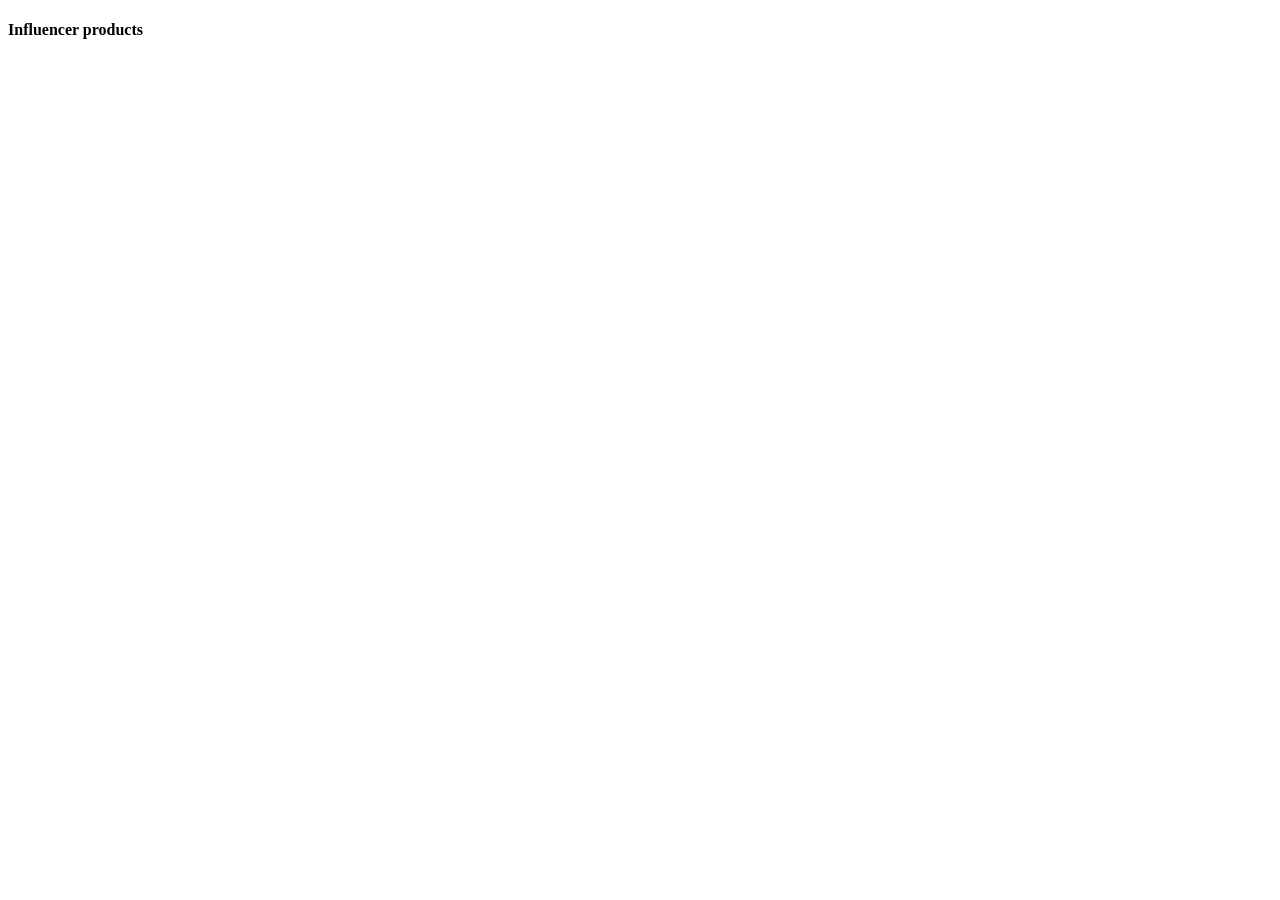
==== influencer.html @ 56b7d683 "added influencer.html file" ====
<!DOCTYPE html>
<html lang="en">
<head>
    <meta charset="UTF-8">
    <meta name="viewport" content="width=device-width, initial-scale=1.0">
    <title>Influencer gear</title>
</head>
<body>
    <header>
        <nav class="navbar">
            <h4>Influencer products</h4>
            <ul>
            
                
            </ul>
        </nav>
    </header>
    <main></main>
    <footer></footer>
</body>
</html>
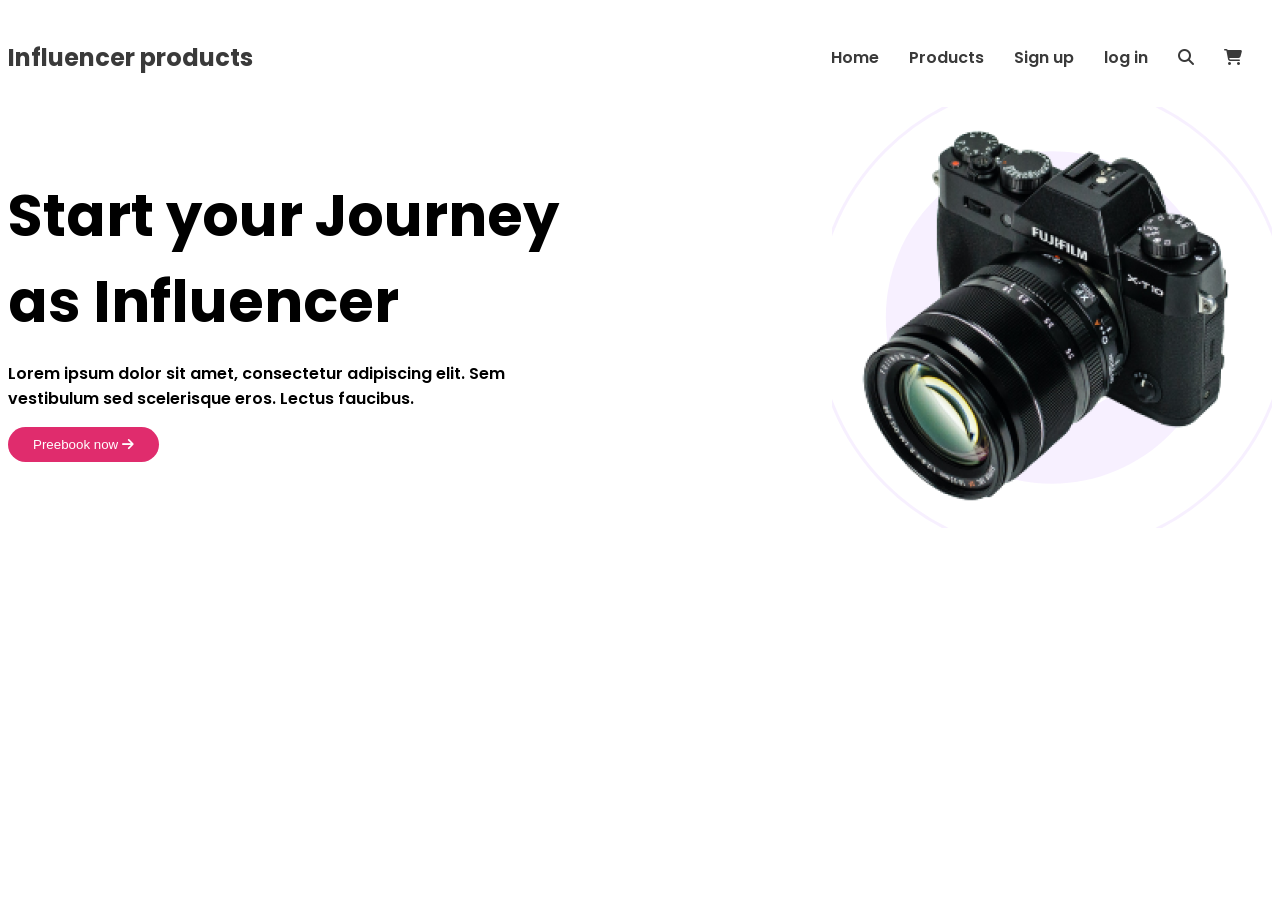
==== commit 7946d103: "added nav and banner" ====
--- a/influencer.html
+++ b/influencer.html
@@ -4,16 +4,35 @@
     <meta charset="UTF-8">
     <meta name="viewport" content="width=device-width, initial-scale=1.0">
     <title>Influencer gear</title>
+    <link rel="stylesheet" href="styles/style.css">
+    <link rel="stylesheet" href="https://cdnjs.cloudflare.com/ajax/libs/font-awesome/6.7.2/css/all.min.css" integrity="sha512-Evv84Mr4kqVGRNSgIGL/F/aIDqQb7xQ2vcrdIwxfjThSH8CSR7PBEakCr51Ck+w+/U6swU2Im1vVX0SVk9ABhg==" crossorigin="anonymous" referrerpolicy="no-referrer" />
 </head>
 <body>
     <header>
-        <nav class="navbar">
-            <h4>Influencer products</h4>
-            <ul>
-            
+        <nav class="navbar display-flex">
+            <h4 class="nav-title text-dark">Influencer products</h4>
+            <ul class="display-flex ">
+            <li><a class="text-dark" href="">Home</a></li>
+            <li><a class="text-dark" href="">Products</a></li>
+            <li><a class="text-dark" href="">Sign up</a></li>
+            <li><a class="text-dark" href="">log in</a></li>
+            <li><i  class="fa-solid fa-magnifying-glass text-dark"></i></li>
+            <li><i class="fa-solid fa-cart-shopping text-dark"></i></li>
                 
             </ul>
         </nav>
+        <div class="banner display-flex">
+            <div class="banner-content">
+                <h3 class="banner-content-title">Start your Journey as Influencer</h3>
+                <p class="banner-content-description">Lorem ipsum dolor sit amet, consectetur adipiscing elit. Sem vestibulum sed scelerisque eros. Lectus faucibus.</p>
+                <button class="btn-primary">Preebook now <i class="fa-solid fa-arrow-right"></i></button>
+
+            </div>
+            <div class="banner-img">
+                <img src="./images/main-camera.png" alt="">
+            </div>
+
+        </div>
     </header>
     <main></main>
     <footer></footer>
--- a/styles/style.css
+++ b/styles/style.css
@@ -0,0 +1,83 @@
+
+
+@import url('https://fonts.googleapis.com/css2?family=Poppins:ital,wght@0,100;0,200;0,300;0,400;0,500;0,600;0,700;0,800;0,900;1,100;1,200;1,300;1,400;1,500;1,600;1,700;1,800;1,900&display=swap');
+body{
+     font-family: "Poppins", sans-serif;
+}
+/* shared styles */
+.display-flex{
+    display: flex;
+}
+.text-dark{
+    color: rgb(58, 58, 58);
+}
+.btn-primary{
+    background-color: rgb(224, 44, 109);
+    color: white;
+    border-radius: 40px;
+    padding: 10px 25px;
+    border: 0px;
+}
+/* nav related styles */
+.navbar{
+    justify-content: space-between;
+    align-items: center;
+    margin-bottom: 50px;
+}
+.navbar ul li{
+    list-style: none;
+    margin-right: 30px;
+}
+.navbar li a{
+    text-decoration: none;
+    font-weight: 600;
+}
+.nav-title{
+    font-weight: 700;
+    font-size: 1.5rem;
+}
+.navbar,.banner{
+    max-width: 1440px;
+    margin:0 auto ;
+}
+.banner{
+    justify-content: space-between;
+    align-items: center;
+    gap: 100px;
+    margin-bottom: 70px;
+}
+.banner-content{
+    max-width: 580px;
+}
+.banner-content-title{
+    font-weight: 700;
+    font-size: 3.6rem;
+    margin-top: 0px;
+    margin-bottom: 0px;
+}
+.banner-content-description{
+    font-weight: 600;
+    margin-top: 16px;
+    margin-bottom: 16px;
+}
+.banner-img{
+    background-image: url('/images/Circle\ design.svg');
+    background-repeat:no-repeat;
+    background-position: center;
+}
+.banner-img img{
+    width: 100%;
+}
+@media screen and (max-width:576px){
+    .navbar ,.banner{
+        flex-direction: column;
+        margin-bottom: 80px;
+    }
+    
+    
+}
+@media screen and (min-width:576px) and (max-width:992px){
+    .navbar, .banner{
+        flex-direction: column;
+    }
+}
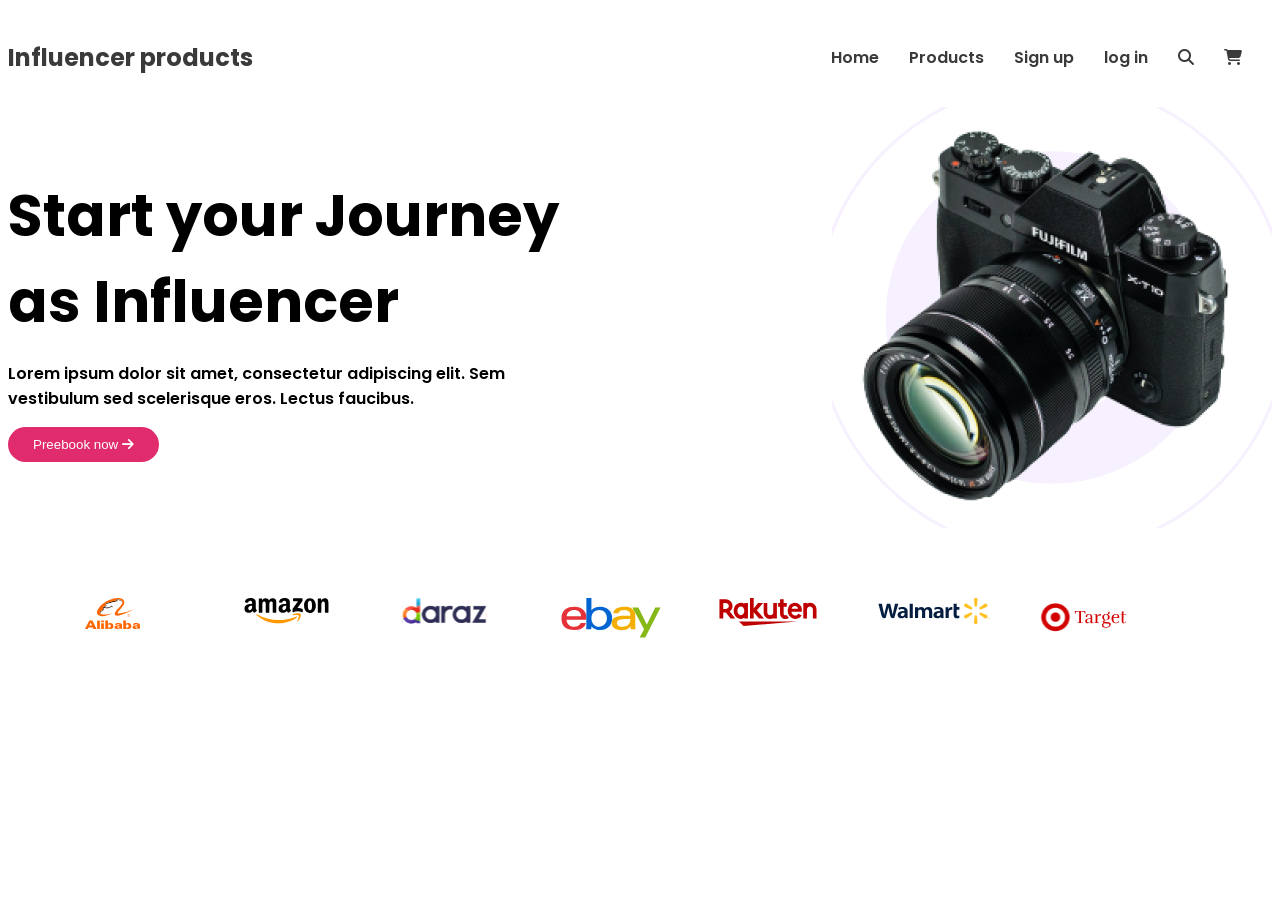
==== commit 57165328: "added our influencer section" ====
--- a/influencer.html
+++ b/influencer.html
@@ -34,7 +34,17 @@
 
         </div>
     </header>
-    <main></main>
+    <main>
+        <section class="our-influencer">
+            <img src="./logos/Alibaba.svg" alt="">
+            <img src="./logos/Amazon.svg" alt="">
+            <img src="./logos/Daraz.pk Logo.svg" alt="">
+            <img src="./logos/Ebay.svg" alt="">
+            <img src="./logos/Rakuten.svg" alt="">
+            <img src="./logos/Walmart.svg" alt="">
+            <img src="./logos/Target.svg" alt="">
+        </section>
+    </main>
     <footer></footer>
 </body>
 </html>
--- a/styles/style.css
+++ b/styles/style.css
@@ -17,6 +17,10 @@
     border-radius: 40px;
     padding: 10px 25px;
     border: 0px;
+}
+main > section{
+    max-width: 1110px;
+    margin: 0 auto;
 }
 /* nav related styles */
 .navbar{
@@ -68,16 +72,30 @@
 .banner-img img{
     width: 100%;
 }
+
+/* our-influencer section related styles */
+.our-influencer{
+    display: grid;
+    grid-template-columns: repeat(7 ,1fr);
+    margin-bottom: 100px;
+}
 @media screen and (max-width:576px){
     .navbar ,.banner{
         flex-direction: column;
         margin-bottom: 80px;
     }
-    
+    .our-influencer{
+        grid-template-columns: repeat(4,4fr);
+        gap: 20px;
+    }
     
 }
 @media screen and (min-width:576px) and (max-width:992px){
     .navbar, .banner{
         flex-direction: column;
     }
+    .our-influencer{
+        grid-template-columns: repeat(4,4fr);
+        gap: 20px;
+    }
 }
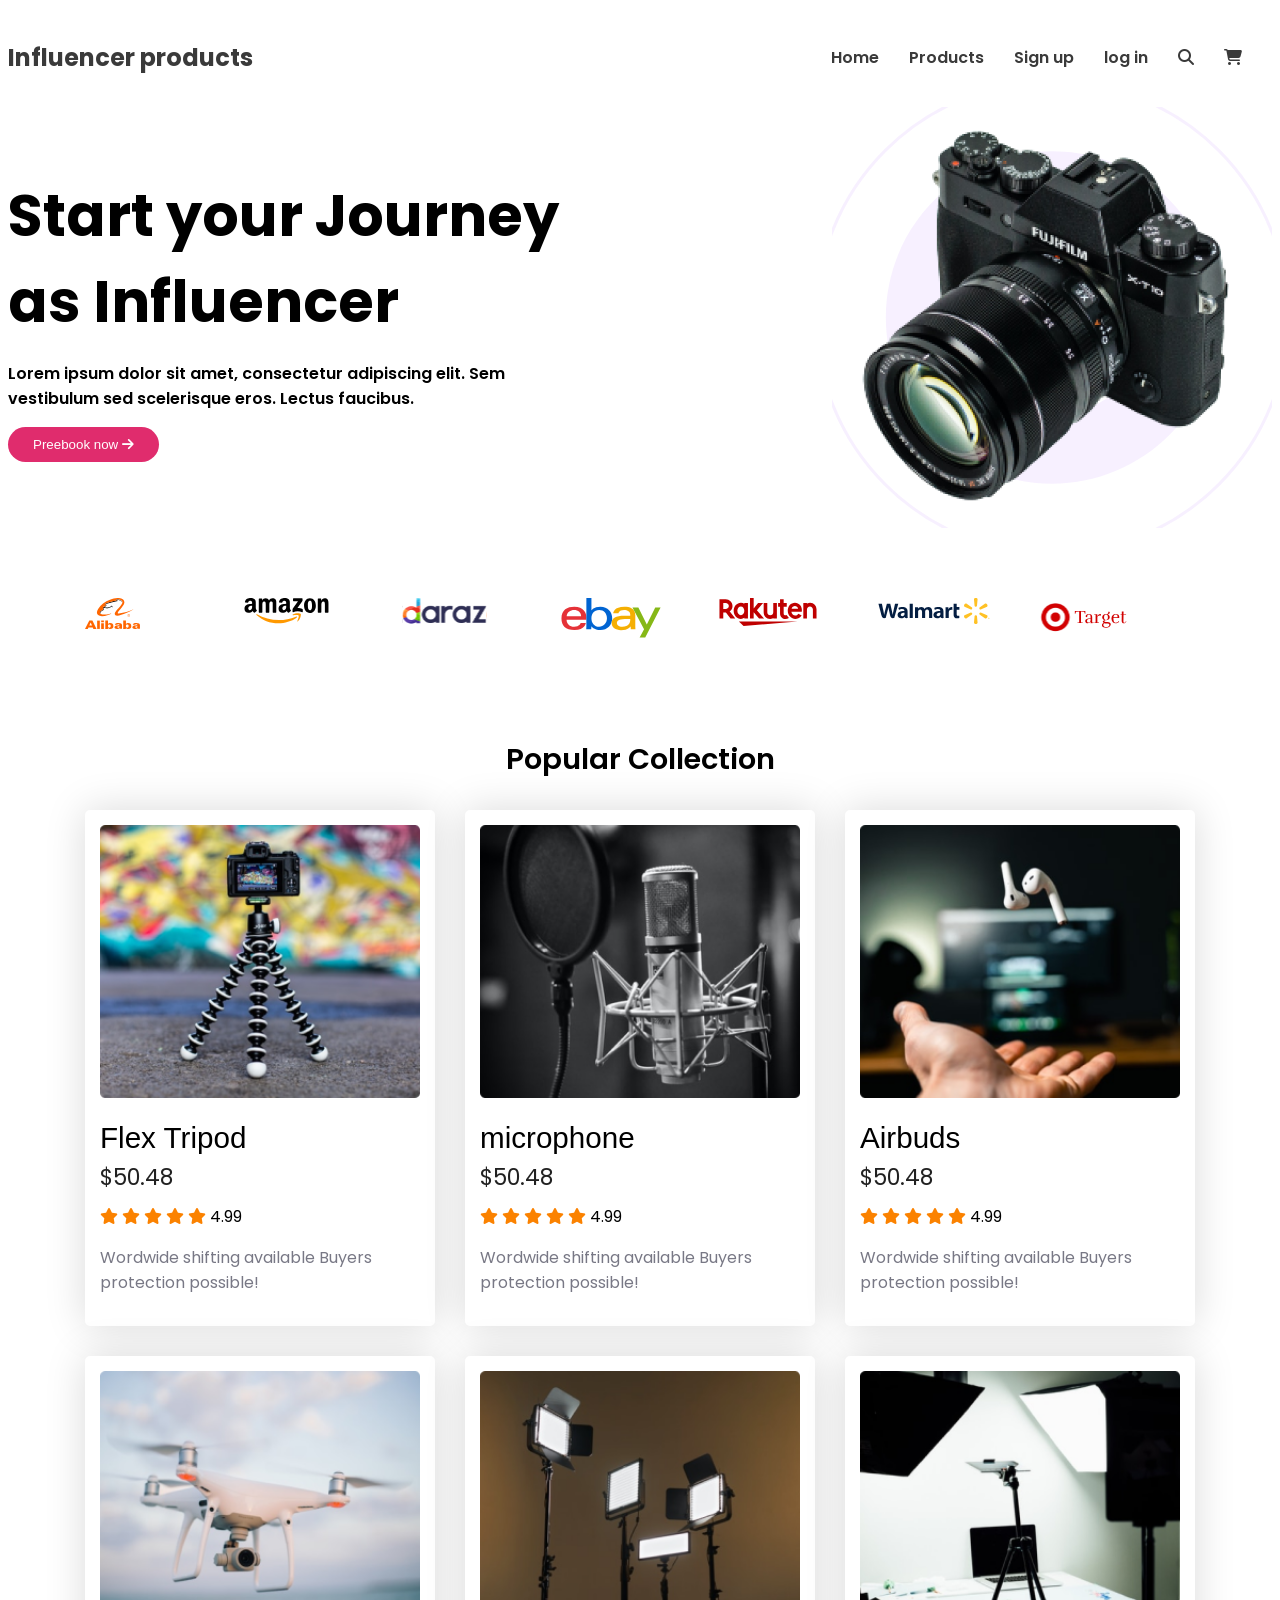
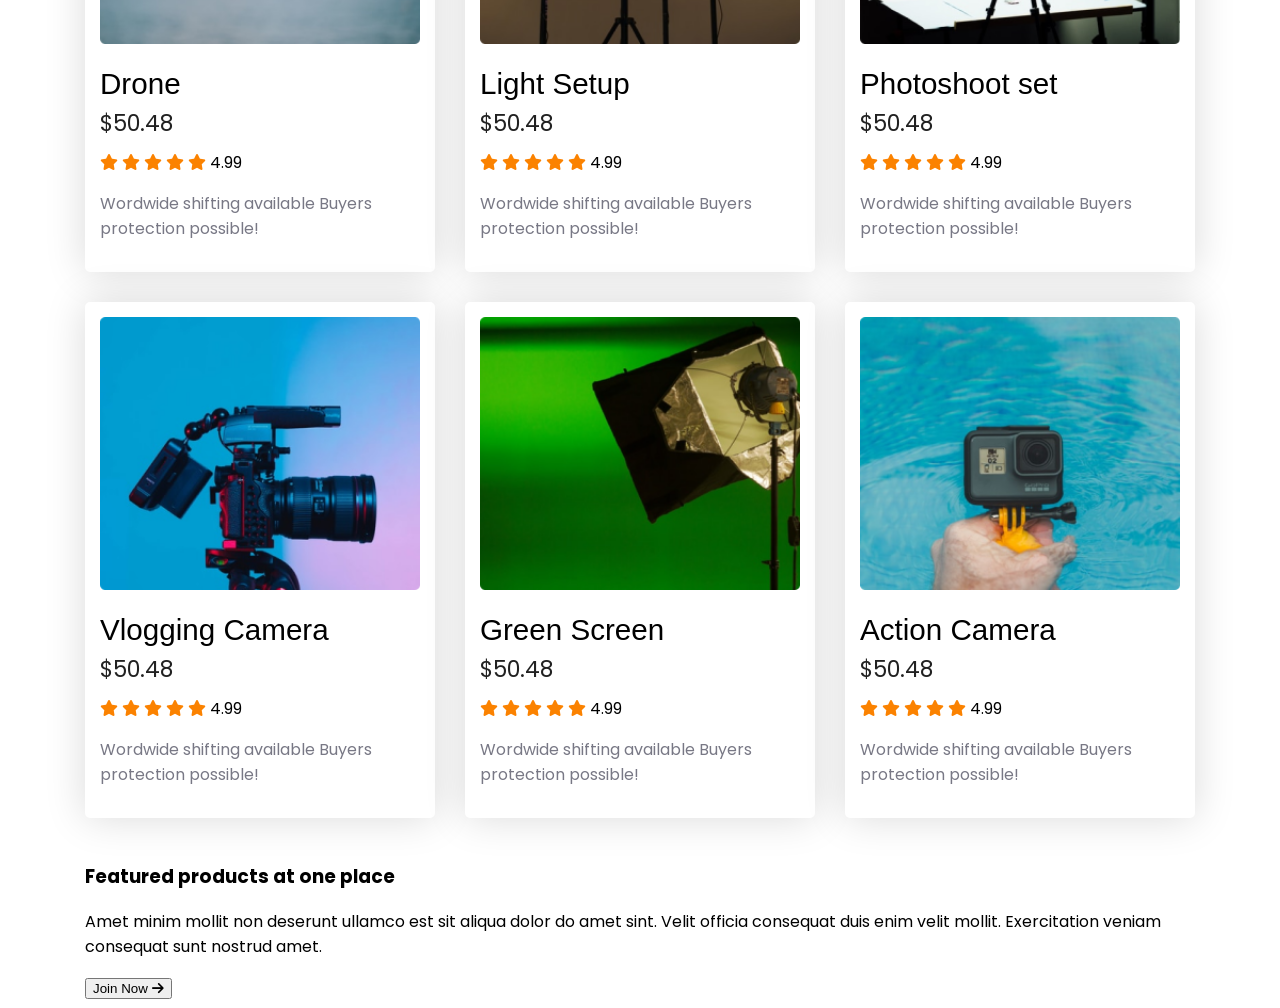
==== commit 310929b1: "added popular collection section" ====
--- a/influencer.html
+++ b/influencer.html
@@ -44,6 +44,192 @@
             <img src="./logos/Walmart.svg" alt="">
             <img src="./logos/Target.svg" alt="">
         </section>
+        <section class="popular-collection">
+            <h3 class="popular-collection-title">Popular Collection</h3>
+            <div class="collections-container">
+                
+                <div class="collection-card">
+                    <img src="./images/tripod.png" alt="">
+                    <div>
+                        <h4 class="collection-card-title" >Flex Tripod</h4>
+                        <p class="collection-card-description">$50.48</p>
+                        <div>
+                        
+                                <i class="fa-solid fa-star star"></i>
+                            <i class="fa-solid fa-star star"></i>
+                            <i class="fa-solid fa-star star"></i>
+                            <i class="fa-solid fa-star star"></i>
+                            <i class="fa-solid fa-star star"></i>
+                    
+                            <span>4.99</span>
+                        </div>
+                        <p class="text-light">Wordwide shifting available
+Buyers protection possible!</p>
+                    </div>
+                </div>
+                <div class="collection-card">
+                    <img src="./images/mic.png" alt="">
+                    <div>
+                        <h4 class="collection-card-title">microphone</h4>
+                        <p class="collection-card-description">$50.48</p>
+                        <div>
+                            
+                                <i class="fa-solid fa-star star"></i>
+                            <i class="fa-solid fa-star star"></i>
+                            <i class="fa-solid fa-star star"></i>
+                            <i class="fa-solid fa-star star"></i>
+                            <i class="fa-solid fa-star star"></i>
+                            
+                            <span>4.99</span>
+                        </div>
+                        <p  class="text-light">Wordwide shifting available
+Buyers protection possible!</p>
+                    </div>
+                </div>
+                <div class="collection-card">
+                    <img src="./images/airpod.png" alt="">
+                    <div>
+                        <h4 class="collection-card-title">Airbuds</h4>
+                        <p class="collection-card-description">$50.48</p>
+                        <div>
+                            
+                                <i class="fa-solid fa-star star"></i>
+                            <i class="fa-solid fa-star star"></i>
+                            <i class="fa-solid fa-star star"></i>
+                            <i class="fa-solid fa-star star"></i>
+                            <i class="fa-solid fa-star star"></i>
+                            
+                            <span>4.99</span>
+                        </div>
+                        <p  class="text-light">Wordwide shifting available
+Buyers protection possible!</p>
+                    </div>
+                </div>
+                <div class="collection-card">
+                    <img src="./images/drone.png" alt="">
+                    <div>
+                        <h4 class="collection-card-title">Drone</h4>
+                        <p class="collection-card-description">$50.48</p>
+                        <div>
+                            
+                                <i class="fa-solid fa-star star"></i>
+                            <i class="fa-solid fa-star star"></i>
+                            <i class="fa-solid fa-star star"></i>
+                            <i class="fa-solid fa-star star"></i>
+                            <i class="fa-solid fa-star star"></i>
+                            
+                            <span>4.99</span>
+                        </div>
+                        <p  class="text-light">Wordwide shifting available
+Buyers protection possible!</p>
+                    </div>
+                </div>
+                <div class="collection-card">
+                    <img src="./images/lights.png" alt="">
+                    <div>
+                        <h4 class="collection-card-title">Light Setup</h4>
+                        <p class="collection-card-description">$50.48</p>
+                        <div>
+                            
+                                <i class="fa-solid fa-star star"></i>
+                            <i class="fa-solid fa-star star"></i>
+                            <i class="fa-solid fa-star star"></i>
+                            <i class="fa-solid fa-star star"></i>
+                            <i class="fa-solid fa-star star"></i>
+                            
+                            <span>4.99</span>
+                        </div>
+                        <p  class="text-light">Wordwide shifting available
+Buyers protection possible!</p>
+                    </div>
+                </div>
+                <div class="collection-card">
+                    <img src="./images/setup.png" alt="">
+                    <div>
+                        <h4 class="collection-card-title">Photoshoot set</h4>
+                        <p class="collection-card-description">$50.48</p>
+                        <div>
+                        
+                                <i class="fa-solid fa-star star"></i>
+                            <i class="fa-solid fa-star star"></i>
+                            <i class="fa-solid fa-star star"></i>
+                            <i class="fa-solid fa-star star"></i>
+                            <i class="fa-solid fa-star star"></i>
+                            
+                            <span>4.99</span>
+                        </div>
+                        <p  class="text-light">Wordwide shifting available
+Buyers protection possible!</p>
+                    </div>
+                </div>
+                <div class="collection-card">
+                    <img src="./images/camera.png" alt="">
+                    <div>
+                        <h4 class="collection-card-title">Vlogging Camera</h4>
+                        <p class="collection-card-description">$50.48</p>
+                        <div>
+                            
+                                <i class="fa-solid fa-star star"></i>
+                            <i class="fa-solid fa-star star"></i>
+                            <i class="fa-solid fa-star star"></i>
+                            <i class="fa-solid fa-star star"></i>
+                            <i class="fa-solid fa-star star"></i>
+                    
+                            <span>4.99</span>
+                        </div>
+                        <p  class="text-light">Wordwide shifting available
+Buyers protection possible!</p>
+                    </div>
+                </div>
+                <div class="collection-card">
+                    <img src="./images/single-light.png" alt="">
+                    <div>
+                        <h4 class="collection-card-title">Green Screen</h4>
+                        <p class="collection-card-description">$50.48</p>
+                        <div>
+                            
+                                <i class="fa-solid fa-star star"></i>
+                            <i class="fa-solid fa-star star"></i>
+                            <i class="fa-solid fa-star star"></i>
+                            <i class="fa-solid fa-star star"></i>
+                            <i class="fa-solid fa-star star"></i>
+                            
+                            <span>4.99</span>
+                        </div>
+                        <p  class="text-light">Wordwide shifting available
+Buyers protection possible!</p>
+                    </div>
+                </div>
+                <div id="last-card" class="collection-card">
+                    <img src="./images/action.png" alt="">
+                    <div>
+                        <h4 class="collection-card-title">Action Camera</h4>
+                        <p class="collection-card-description">$50.48</p>
+                        <div class="star-rating">
+                            
+                                <i class="fa-solid fa-star star"></i>
+                            <i class="fa-solid fa-star star"></i>
+                            <i class="fa-solid fa-star star"></i>
+                            <i class="fa-solid fa-star star"></i>
+                            <i class="fa-solid fa-star star"></i>
+                            
+                            <span>4.99</span>
+                        </div>
+                        <p  class="text-light">Wordwide shifting available
+Buyers protection possible!</p>
+                    </div>
+                </div>
+
+            </div>
+        </section>
+        <section class="feature-products">
+            <img src="" alt="">
+            <div>
+                <h3>Featured products at one place</h3>
+                <p>Amet minim mollit non deserunt ullamco est sit aliqua dolor do amet sint. Velit officia consequat duis enim velit mollit. Exercitation veniam consequat sunt nostrud amet.</p>
+                <button class="btm-primary">Join Now <i class="fa-solid fa-arrow-right"></i></button>
+            </div>
+        </section>
     </main>
     <footer></footer>
 </body>
--- a/styles/style.css
+++ b/styles/style.css
@@ -10,6 +10,9 @@
 }
 .text-dark{
     color: rgb(58, 58, 58);
+}
+.text-light{
+    color: rgb(120, 120, 133);
 }
 .btn-primary{
     background-color: rgb(224, 44, 109);
@@ -79,6 +82,44 @@
     grid-template-columns: repeat(7 ,1fr);
     margin-bottom: 100px;
 }
+.collections-container{
+    display: grid;
+    grid-template-columns: repeat(3,1fr);
+    gap: 30px;
+}
+.popular-collection-title{
+    text-align: center;
+    font-weight: 600;
+    font-size: 1.8rem;
+}
+.collection-card{
+    padding: 15px;
+ border-radius: 5px;
+ box-shadow: 0px 0px 40px 0px rgba(0, 0, 0, 0.15);
+background: rgb(255, 255, 255);;
+}
+.collection-card img{
+    width: 100%;
+}
+.collection-card-title{
+    font-weight: 500;
+    font-size: 1.85rem;
+    margin-top: 16px;
+    margin-bottom: 5px;
+}
+.collection-card-description{
+    font-size: 1.4rem;
+    color: rgba(0, 0, 0, 0.87);
+    margin-top: 0px;
+    margin-bottom: 10px;
+}
+.star{
+    color: rgb(251, 130, 0);
+    
+}
+.star-rating{
+    display: inline;
+}
 @media screen and (max-width:576px){
     .navbar ,.banner{
         flex-direction: column;
@@ -87,6 +128,9 @@
     .our-influencer{
         grid-template-columns: repeat(4,4fr);
         gap: 20px;
+    }
+    .collections-container{
+        grid-template-columns: repeat(1,1fr);
     }
     
 }
@@ -98,4 +142,12 @@
         grid-template-columns: repeat(4,4fr);
         gap: 20px;
     }
+    .collections-container{
+        grid-template-columns: repeat(2,1fr);
+    }
+    #last-card{
+        column-span: 2 ;
+        align-items: center;
+        margin: 0px auto;
+    }
 }
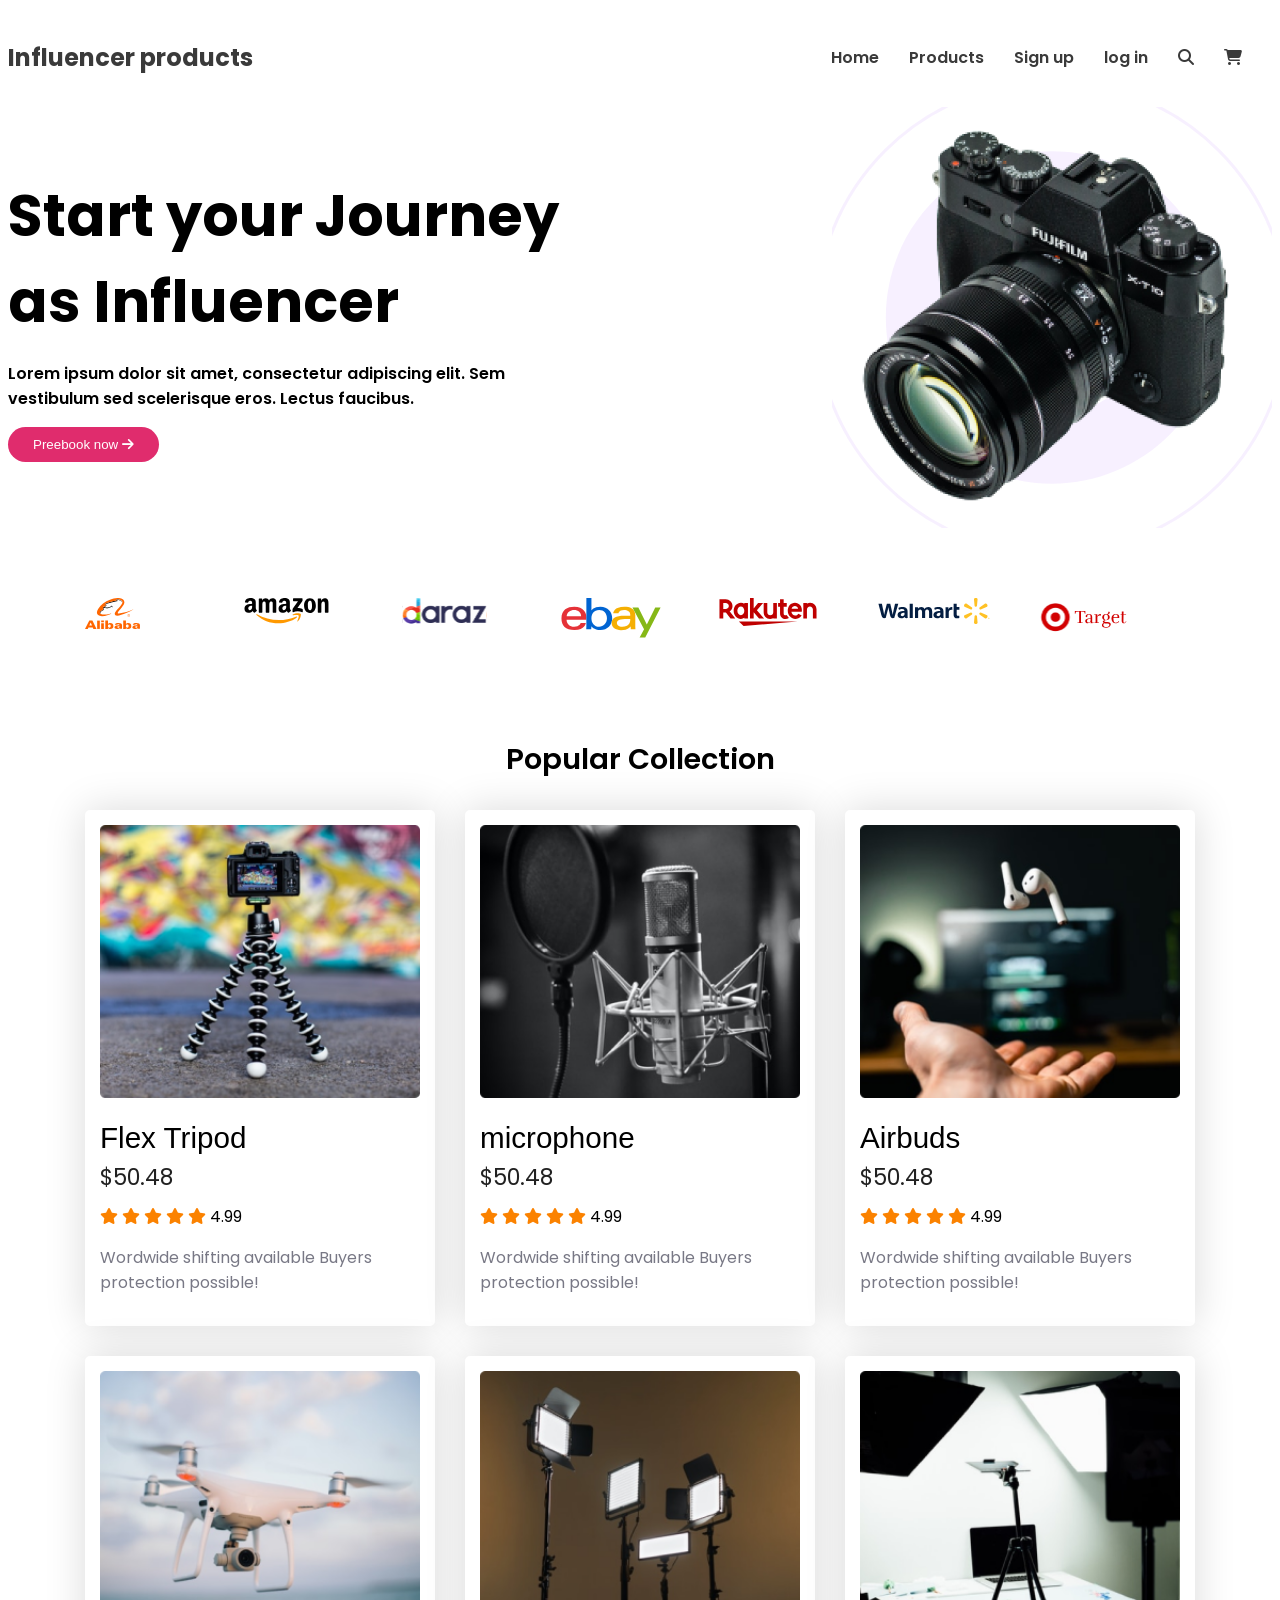
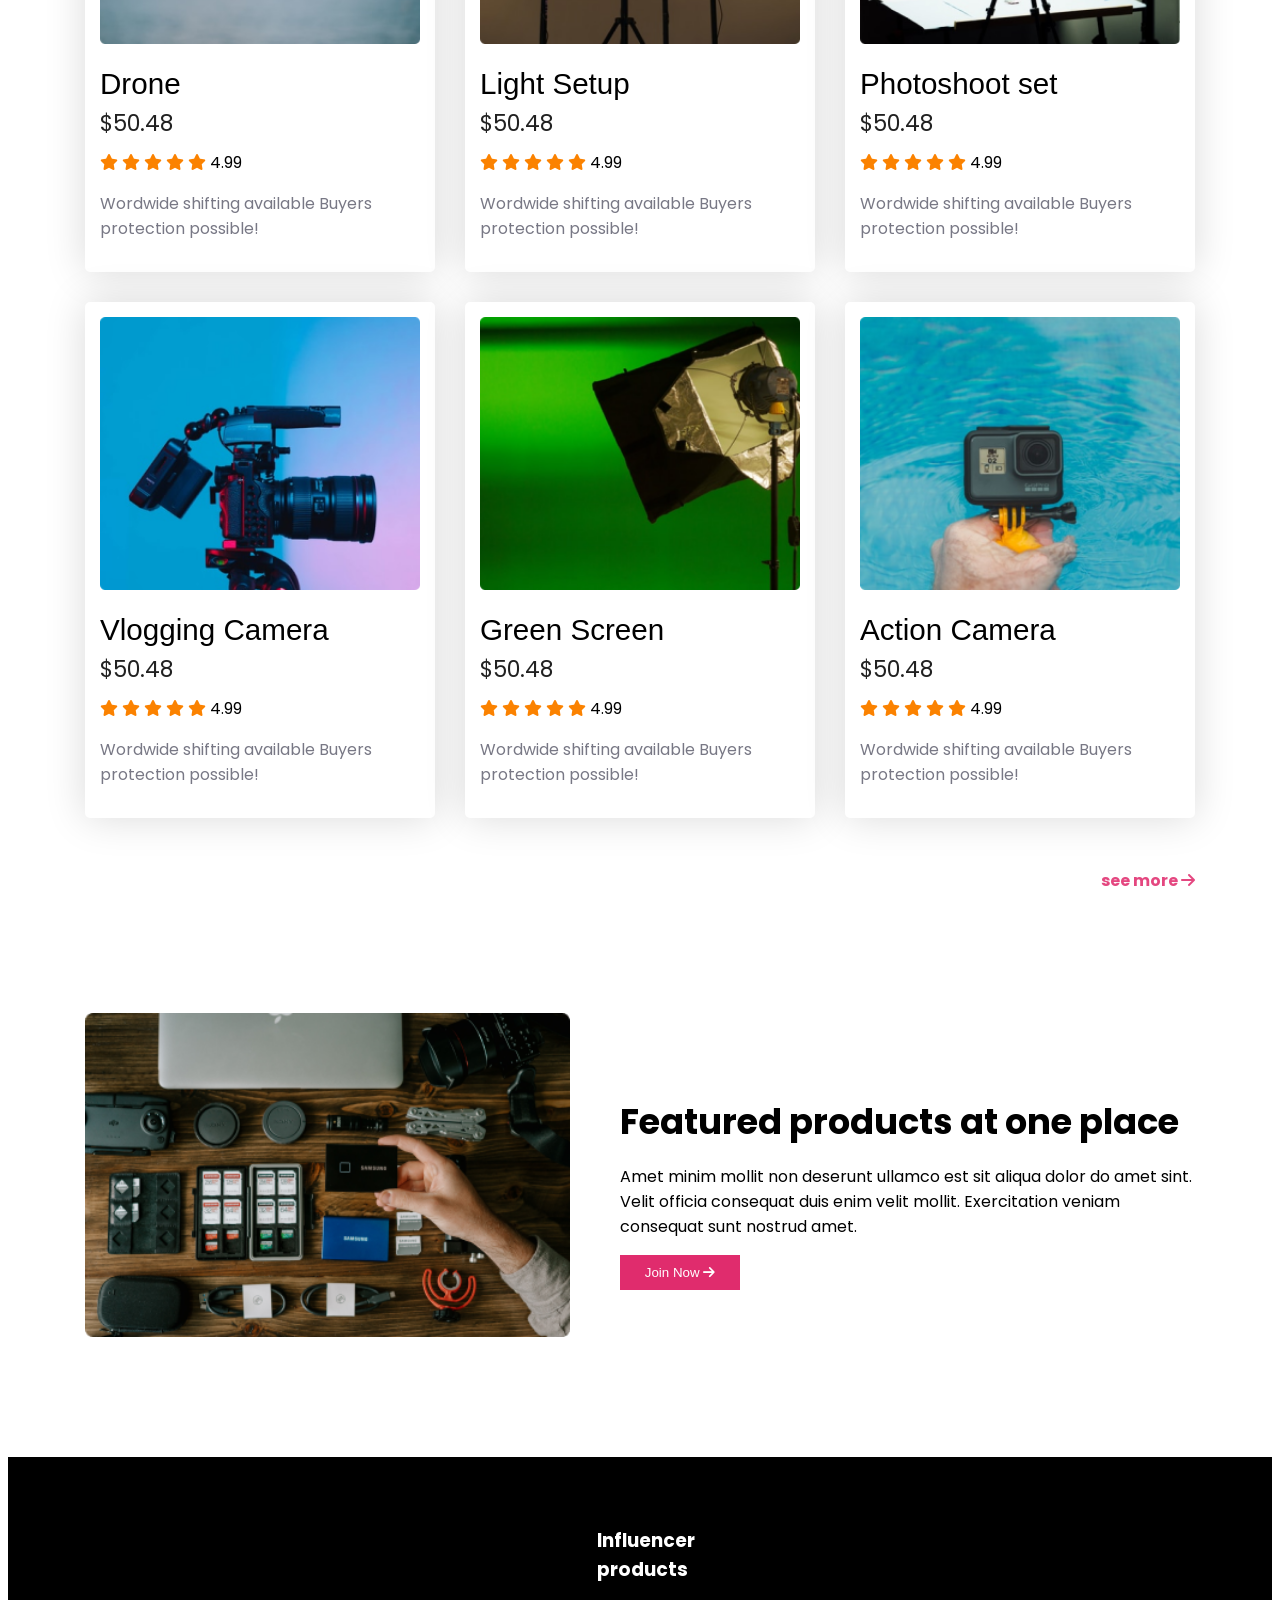
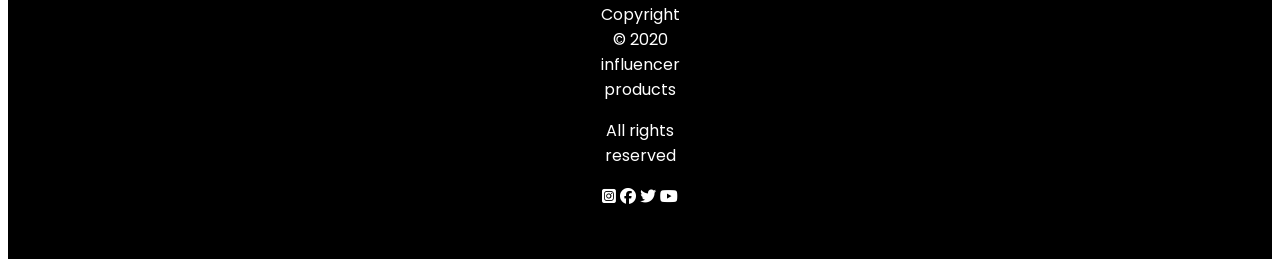
==== commit d867b5f0: "added feature-products section and footer" ====
--- a/influencer.html
+++ b/influencer.html
@@ -221,16 +221,29 @@
                 </div>
 
             </div>
+            <div class="see-more"><a href="">see more <i class="fa-solid fa-arrow-right"></i></a></div>
         </section>
-        <section class="feature-products">
-            <img src="" alt="">
-            <div>
-                <h3>Featured products at one place</h3>
-                <p>Amet minim mollit non deserunt ullamco est sit aliqua dolor do amet sint. Velit officia consequat duis enim velit mollit. Exercitation veniam consequat sunt nostrud amet.</p>
-                <button class="btm-primary">Join Now <i class="fa-solid fa-arrow-right"></i></button>
+        <section class="feature-products display-flex">
+            <img src="./images/gear.png" alt="">
+            <div class="feature-products-content">
+                <h3 class="feature-products-content-title">Featured products at one place</h3>
+                <p class="feature-products-content-description">Amet minim mollit non deserunt ullamco est sit aliqua dolor do amet sint. Velit officia consequat duis enim velit mollit. Exercitation veniam consequat sunt nostrud amet.</p>
+                <button id="btn-second" class="btn-primary">Join Now <i class="fa-solid fa-arrow-right"></i></button>
             </div>
         </section>
     </main>
-    <footer></footer>
+    <footer class="footer"> 
+        <h3>Influencer products</h3>
+        <p>Copyright © 2020  influencer products</p>
+        <p>All rights reserved</p>
+        <div>
+            <i class="fa-brands fa-square-instagram"></i>
+            <i class="fa-brands fa-facebook"></i>
+            <i class="fa-brands fa-twitter"></i>
+            <i class="fa-brands fa-youtube"></i>
+
+        </div>
+
+    </footer>
 </body>
 </html>
--- a/styles/style.css
+++ b/styles/style.css
@@ -3,6 +3,7 @@
 @import url('https://fonts.googleapis.com/css2?family=Poppins:ital,wght@0,100;0,200;0,300;0,400;0,500;0,600;0,700;0,800;0,900;1,100;1,200;1,300;1,400;1,500;1,600;1,700;1,800;1,900&display=swap');
 body{
      font-family: "Poppins", sans-serif;
+     height: auto;
 }
 /* shared styles */
 .display-flex{
@@ -92,6 +93,16 @@
     font-weight: 600;
     font-size: 1.8rem;
 }
+.see-more{
+text-align: right;
+margin-top: 50px;
+
+}
+.see-more a{
+    text-decoration: none;
+    color: rgba(224, 44, 109, 0.87);
+    font-weight: 700;
+}
 .collection-card{
     padding: 15px;
  border-radius: 5px;
@@ -120,10 +131,43 @@
 .star-rating{
     display: inline;
 }
+/* feature-product rep\lated styles */
+.feature-products{
+    justify-content: center;
+    align-items: center;
+    margin-top: 120px;
+    gap: 50px;
+    margin-bottom: 120px;
+}
+.feature-products img{
+    width: 100%;
+}
+.feature-products-content{
+    max-width: 600px;
+}
+.feature-products-content-title{
+    font-weight: 700;
+    font-size: 2.2rem;
+    margin-bottom: 0;
+}
+#btn-second{
+    border-radius: 0;
+}
+/* footer related styles */
+.footer{
+background-color: black;
+color: white;
+text-align: center;
+padding: 50px 589px;
+}
 @media screen and (max-width:576px){
-    .navbar ,.banner{
+    .navbar {
         flex-direction: column;
         margin-bottom: 80px;
+    }
+    .banner{
+        flex-direction: column-reverse;
+        text-align: center;
     }
     .our-influencer{
         grid-template-columns: repeat(4,4fr);
@@ -131,6 +175,14 @@
     }
     .collections-container{
         grid-template-columns: repeat(1,1fr);
+    }
+    .feature-products{
+        flex-direction: column-reverse;
+        
+        text-align: center;
+    }
+    .footer{
+        padding: 10px;
     }
     
 }
@@ -150,4 +202,7 @@
         align-items: center;
         margin: 0px auto;
     }
+    .footer{
+        padding: 50px;
+    }
 }
